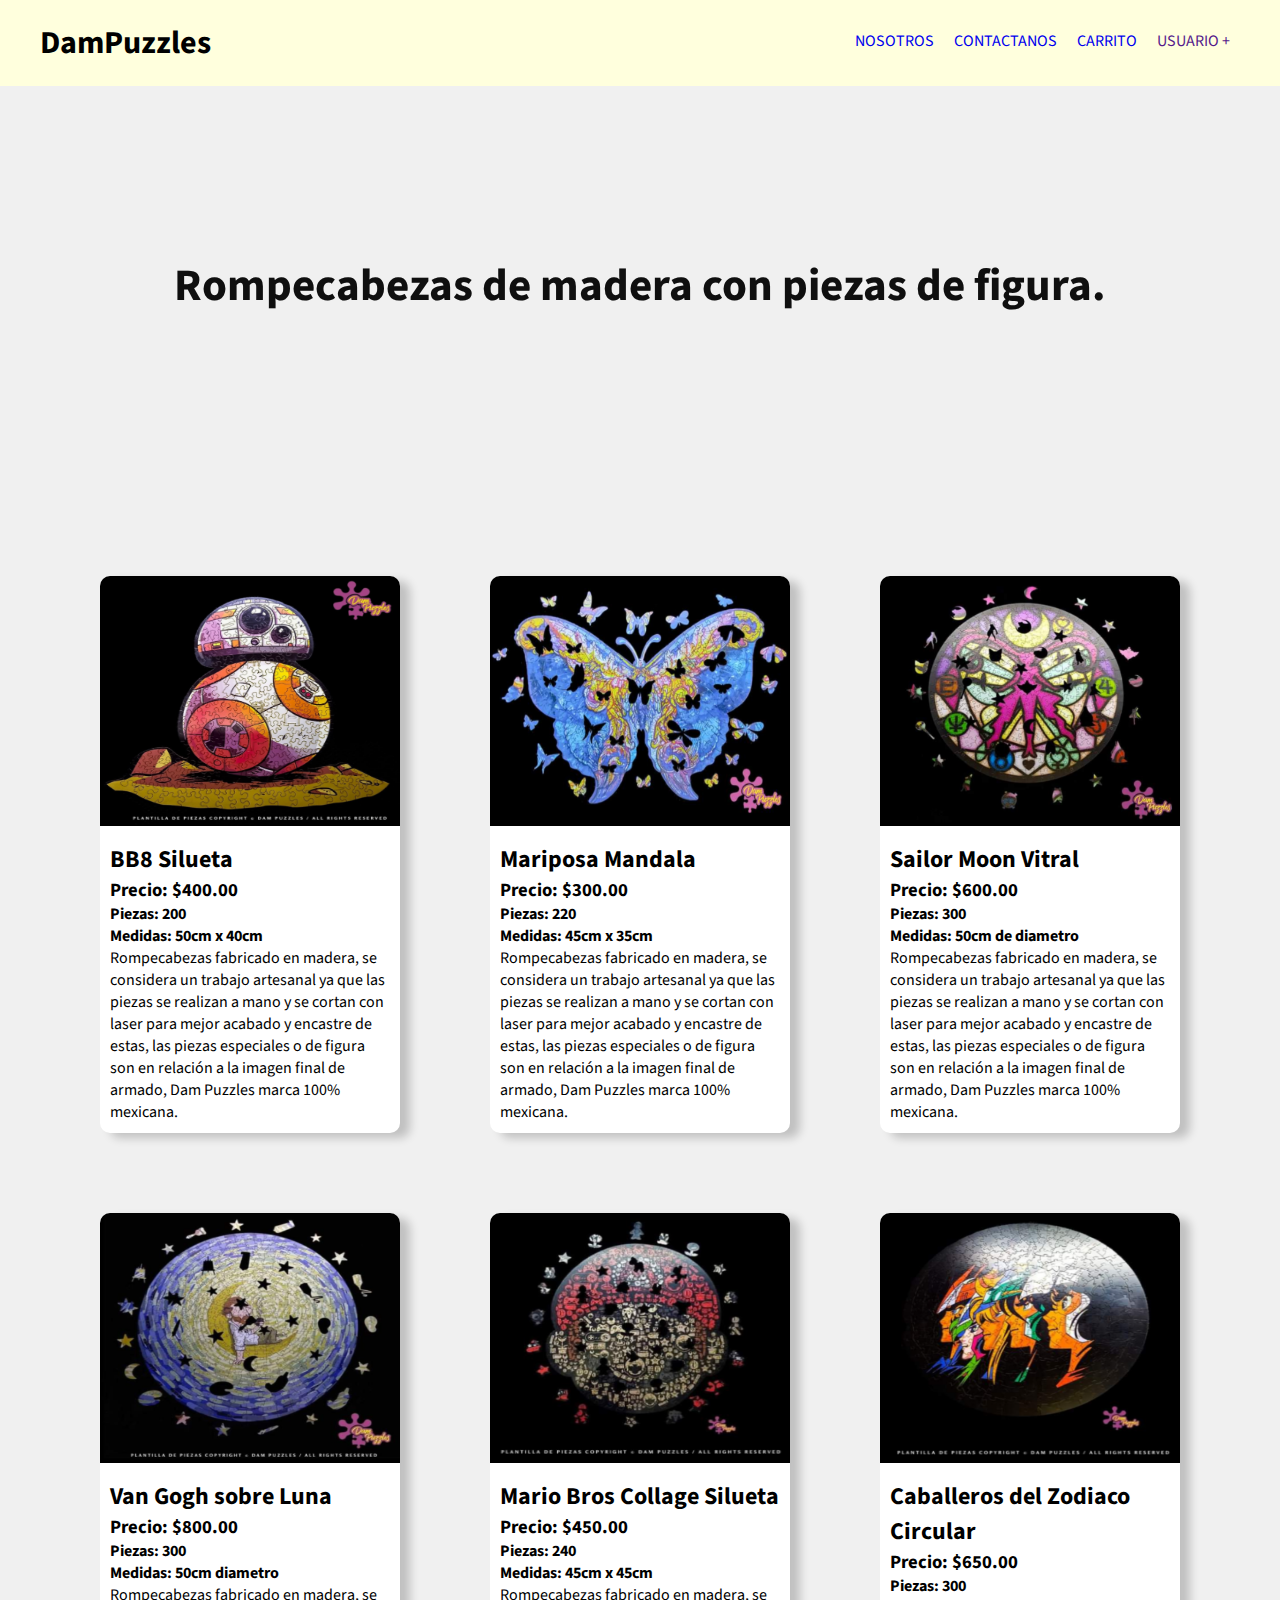
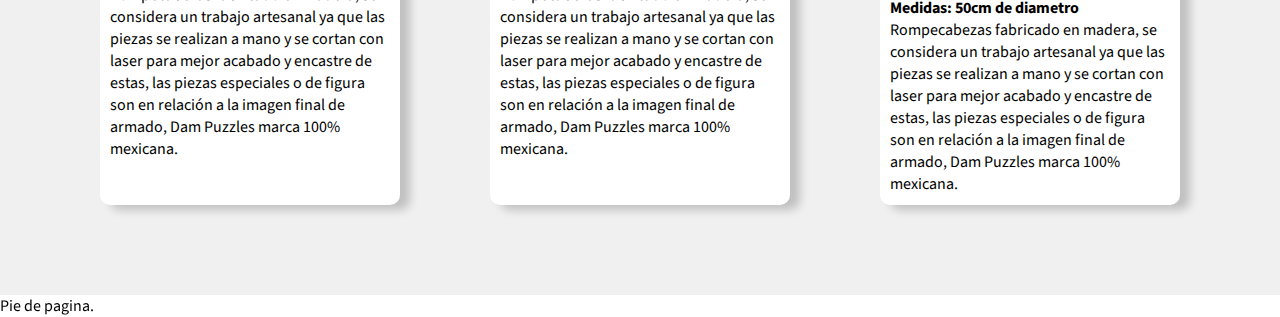
==== index.html @ 3fe63fee "first commit" ====
<!DOCTYPE html>
<html lang="en">
<head>
    <meta charset="UTF-8">
    <meta http-equiv="X-UA-Compatible" content="IE=edge">
    <meta name="viewport" content="width=device-width, initial-scale=1.0">
    <title>DamPuzzles</title>
    <link rel="stylesheet" href="/css/styles.css">
    <link rel="stylesheet" href="/css/indexmain.css">
</head>
<body>
   <header>
        <div class="Logo">
            <h1>DamPuzzles</h1>
        </div>
        <nav>
            <ul class="GeneralLinks">
                <li><a href="/about.html">Nosotros</a></li>
                <li><a href="/contact.html">Contactanos</a></li>
                <li><a href="/shoppingCart.html">Carrito</a></li>
                <li class="UserLink">
                    <a href="">Usuario +</a>
                    <ul class="UserLinks">
                        <li><a href="">Iniciar Sesion</a></li>
                        <br>
                        <li><a href="">Registrarse</a></li>
                    </ul>
                </li>
            </ul>
        </nav>
   </header>
   <main>
        <section class="WebSiteHome">
            <h1>Rompecabezas de madera con piezas de figura.</h1>
        </section>
        <section class="Products">
            <div class="ProductCard">
                <figure>
                    <img src="/img/bb8silueta.png" alt="Imagen de BB8 Silueta.">
                </figure>
                <div class="Content">
                    <h2>BB8 Silueta</h2>
                    <h3>Precio: $400.00</h3>
                    <h4>Piezas: 200</h4>
                    <h4>Medidas: 50cm x 40cm</h4>
                    <p>Rompecabezas fabricado en madera, se considera un trabajo artesanal ya que las piezas se realizan a mano y se cortan con laser para mejor acabado y encastre de estas, las piezas especiales o de figura son en relación a la imagen final de armado, Dam Puzzles marca 100% mexicana.</p>
                </div>
            </div>
            <div class="ProductCard">
                <figure>
                    <img src="/img/mariposamandala.png" alt="Imagen de Mariposa Mandala.">
                </figure>
                <div class="Content">
                    <h2>Mariposa Mandala</h2>
                    <h3>Precio: $300.00</h3>
                    <h4>Piezas: 220</h4>
                    <h4>Medidas: 45cm x 35cm</h4>
                    <p>Rompecabezas fabricado en madera, se considera un trabajo artesanal ya que las piezas se realizan a mano y se cortan con laser para mejor acabado y encastre de estas, las piezas especiales o de figura son en relación a la imagen final de armado, Dam Puzzles marca 100% mexicana.</p>
                </div>
            </div>
            <div class="ProductCard">
                <figure>
                    <img src="/img/sailormoonvitral.png" alt="Imagen de Sailor Moon Vitral.">
                </figure>
                <div class="Content">
                    <h2>Sailor Moon Vitral</h2>
                    <h3>Precio: $600.00</h3>
                    <h4>Piezas: 300</h4>
                    <h4>Medidas: 50cm de diametro</h4>
                    <p>Rompecabezas fabricado en madera, se considera un trabajo artesanal ya que las piezas se realizan a mano y se cortan con laser para mejor acabado y encastre de estas, las piezas especiales o de figura son en relación a la imagen final de armado, Dam Puzzles marca 100% mexicana.</p>
                </div>
            </div>
            <div class="ProductCard">
                <figure>
                    <img src="/img/vangoghsobreluna.png" alt="Imagen de Van Gogh sobre Luna.">
                </figure>
                <div class="Content">
                    <h2>Van Gogh sobre Luna</h2>
                    <h3>Precio: $800.00</h3>
                    <h4>Piezas: 300</h4>
                    <h4>Medidas: 50cm diametro</h4>
                    <p>Rompecabezas fabricado en madera, se considera un trabajo artesanal ya que las piezas se realizan a mano y se cortan con laser para mejor acabado y encastre de estas, las piezas especiales o de figura son en relación a la imagen final de armado, Dam Puzzles marca 100% mexicana.</p>
                </div>
            </div>
            <div class="ProductCard">
                <figure>
                    <img src="/img/mariobroscollage.png" alt="Imagen de Mario Bros Collage Silueta.">
                </figure>
                <div class="Content">
                    <h2>Mario Bros Collage Silueta</h2>
                    <h3>Precio: $450.00</h3>
                    <h4>Piezas: 240</h4>
                    <h4>Medidas: 45cm x 45cm</h4>
                    <p>Rompecabezas fabricado en madera, se considera un trabajo artesanal ya que las piezas se realizan a mano y se cortan con laser para mejor acabado y encastre de estas, las piezas especiales o de figura son en relación a la imagen final de armado, Dam Puzzles marca 100% mexicana.</p>
                </div>
            </div>
            <div class="ProductCard">
                <figure>
                    <img src="/img/caballerosdelzodiacocircular.png" alt="Imagen de Caballeros del Zodiaco Circular.">
                </figure>
                <div class="Content">
                    <h2>Caballeros del Zodiaco Circular</h2>
                    <h3>Precio: $650.00</h3>
                    <h4>Piezas: 300</h4>
                    <h4>Medidas: 50cm de diametro</h4>
                    <p>Rompecabezas fabricado en madera, se considera un trabajo artesanal ya que las piezas se realizan a mano y se cortan con laser para mejor acabado y encastre de estas, las piezas especiales o de figura son en relación a la imagen final de armado, Dam Puzzles marca 100% mexicana.</p>
                </div>
            </div>
        </section>
   </main>
   <footer>
        Pie de pagina.
   </footer> 
</body>
</html>
---- css/styles.css ----
@import url('https://fonts.googleapis.com/css2?family=Source+Sans+Pro:wght@200;300;400;600;700;900&display=swap');

* {
    margin: 0;
    padding: 0;
    box-sizing: border-box;
    font-family: 'Source Sans Pro', sans-serif;
    text-decoration: none;
}

body {
    width: 100%;
    height: 100vh;
    display: flex;
    flex-direction: column;
    justify-content:space-between
}


/*Header*/

    header {
        width: 100%;
        padding: 0px 20px;
        background-color: #ffd;
        display: flex;
        justify-content: space-between;
    }

    .Logo {
        padding: 20px;
    }
    
    nav {
        width: 100%;
        padding: 20px;
        display: flex;
        justify-content: end;
    }

    .GeneralLinks {
        display: flex;
    }

    .GeneralLinks > li {
        list-style: none;
    }

    .GeneralLinks > li > a {
        width: 100%;
        padding: 10px;
        text-transform: uppercase;
        display: flex;
    }

    .UserLinks{
        width: 125px;
        list-style: none;
        margin: 5px;
        padding: 10px;
        top: 45px;
        right: 45px;
        background-color: #fff;
        display: none;
        position: absolute;
    }

    nav li:hover > ul {
        display: block;
    }

/*Header*/
---- css/indexmain.css ----
main {
    width: 100%;
    background-color: rgb(240, 240, 240);
    display: flex;
    flex-direction: column;
}

.WebSiteHome {
    width: 100%;
    height: 400px;
    background-image: url("/img/rompecabezasmaderahomepage.jpg");
    background-size:cover;
    display: flex;
    justify-content: center;
    align-items: center;
}

.WebSiteHome h1 {
    font-size: 45px;
    color: white;
    mix-blend-mode: difference;
}

.Products {
    width: 100%;
    padding: 50px;
    display: grid;
    grid-template-columns: auto auto auto;
    justify-content: space-evenly;
}

.ProductCard {
    width: 300px;
    border-radius: 10px;
    margin: 40px;
    overflow: hidden;
    background-color: white;
    box-shadow: 10px 5px 10px rgba(0, 0, 0, 0.2);
    transition: all 400ms ease;
    cursor: default;
}

.ProductCard:hover {
    box-shadow: 5px 5px 20px rgba(0, 0, 0, 0.4);
}

.ProductCard img {
    width: 100%;
    height: 250px;
}

.ProductCard .Content {
    padding: 10px;
}
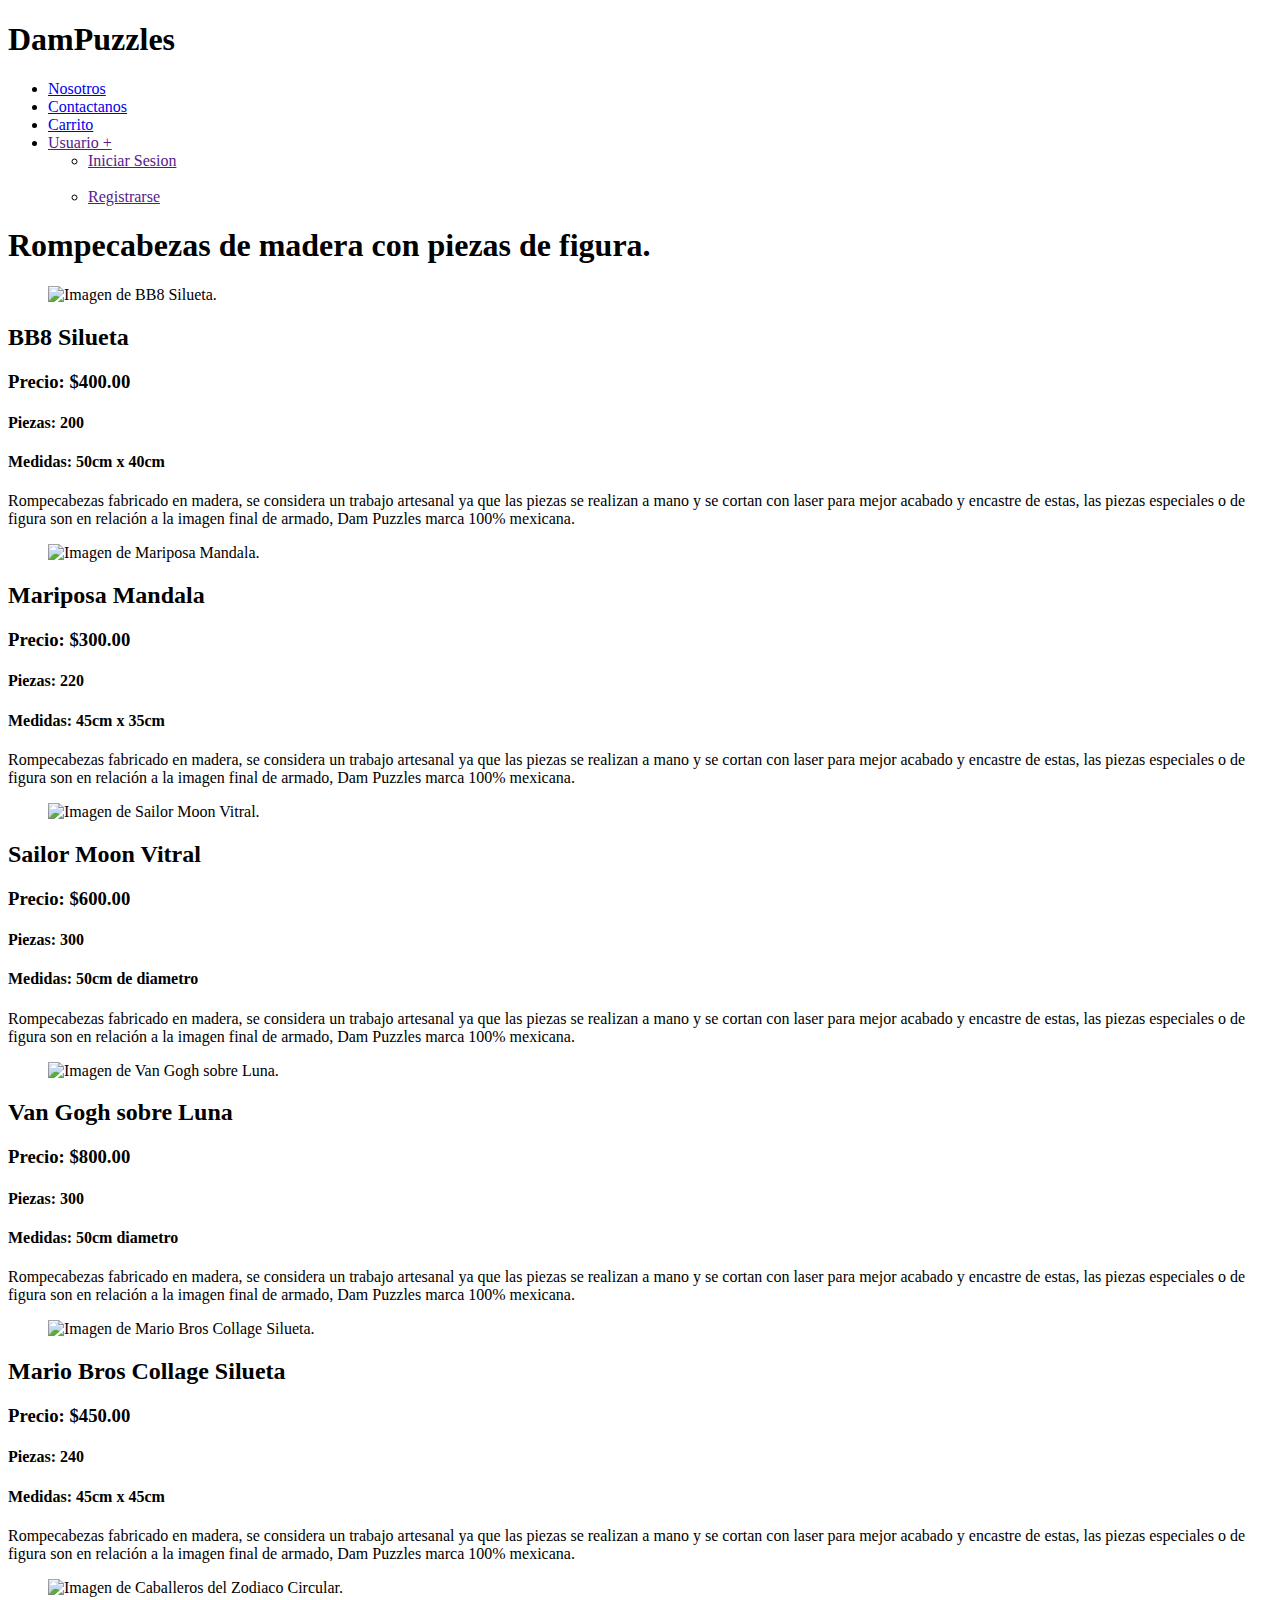
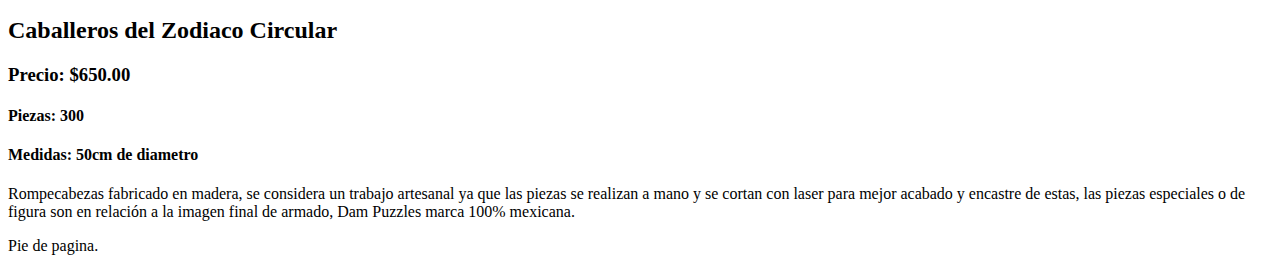
==== commit 37ce2143: "Pruea arreglo de links de css y img." ====
--- a/index.html
+++ b/index.html
@@ -5,8 +5,8 @@
     <meta http-equiv="X-UA-Compatible" content="IE=edge">
     <meta name="viewport" content="width=device-width, initial-scale=1.0">
     <title>DamPuzzles</title>
-    <link rel="stylesheet" href="/css/styles.css">
-    <link rel="stylesheet" href="/css/indexmain.css">
+    <link rel="stylesheet" href="DamPuzzles/css/styles.css">
+    <link rel="stylesheet" href="DamPuzzles/css/indexmain.css">
 </head>
 <body>
    <header>
@@ -15,9 +15,9 @@
         </div>
         <nav>
             <ul class="GeneralLinks">
-                <li><a href="/about.html">Nosotros</a></li>
-                <li><a href="/contact.html">Contactanos</a></li>
-                <li><a href="/shoppingCart.html">Carrito</a></li>
+                <li><a href="DamPuzzles/about.html">Nosotros</a></li>
+                <li><a href="DamPuzzles/contact.html">Contactanos</a></li>
+                <li><a href="DamPuzzles/shoppingCart.html">Carrito</a></li>
                 <li class="UserLink">
                     <a href="">Usuario +</a>
                     <ul class="UserLinks">
@@ -36,7 +36,7 @@
         <section class="Products">
             <div class="ProductCard">
                 <figure>
-                    <img src="/img/bb8silueta.png" alt="Imagen de BB8 Silueta.">
+                    <img src="DamPuzzles/img/bb8silueta.png" alt="Imagen de BB8 Silueta.">
                 </figure>
                 <div class="Content">
                     <h2>BB8 Silueta</h2>
@@ -48,7 +48,7 @@
             </div>
             <div class="ProductCard">
                 <figure>
-                    <img src="/img/mariposamandala.png" alt="Imagen de Mariposa Mandala.">
+                    <img src="DamPuzzles/img/mariposamandala.png" alt="Imagen de Mariposa Mandala.">
                 </figure>
                 <div class="Content">
                     <h2>Mariposa Mandala</h2>
@@ -60,7 +60,7 @@
             </div>
             <div class="ProductCard">
                 <figure>
-                    <img src="/img/sailormoonvitral.png" alt="Imagen de Sailor Moon Vitral.">
+                    <img src="DamPuzzles/img/sailormoonvitral.png" alt="Imagen de Sailor Moon Vitral.">
                 </figure>
                 <div class="Content">
                     <h2>Sailor Moon Vitral</h2>
@@ -72,7 +72,7 @@
             </div>
             <div class="ProductCard">
                 <figure>
-                    <img src="/img/vangoghsobreluna.png" alt="Imagen de Van Gogh sobre Luna.">
+                    <img src="DamPuzzles/img/vangoghsobreluna.png" alt="Imagen de Van Gogh sobre Luna.">
                 </figure>
                 <div class="Content">
                     <h2>Van Gogh sobre Luna</h2>
@@ -84,7 +84,7 @@
             </div>
             <div class="ProductCard">
                 <figure>
-                    <img src="/img/mariobroscollage.png" alt="Imagen de Mario Bros Collage Silueta.">
+                    <img src="DamPuzzles/img/mariobroscollage.png" alt="Imagen de Mario Bros Collage Silueta.">
                 </figure>
                 <div class="Content">
                     <h2>Mario Bros Collage Silueta</h2>
@@ -96,7 +96,7 @@
             </div>
             <div class="ProductCard">
                 <figure>
-                    <img src="/img/caballerosdelzodiacocircular.png" alt="Imagen de Caballeros del Zodiaco Circular.">
+                    <img src="DamPuzzles/img/caballerosdelzodiacocircular.png" alt="Imagen de Caballeros del Zodiaco Circular.">
                 </figure>
                 <div class="Content">
                     <h2>Caballeros del Zodiaco Circular</h2>
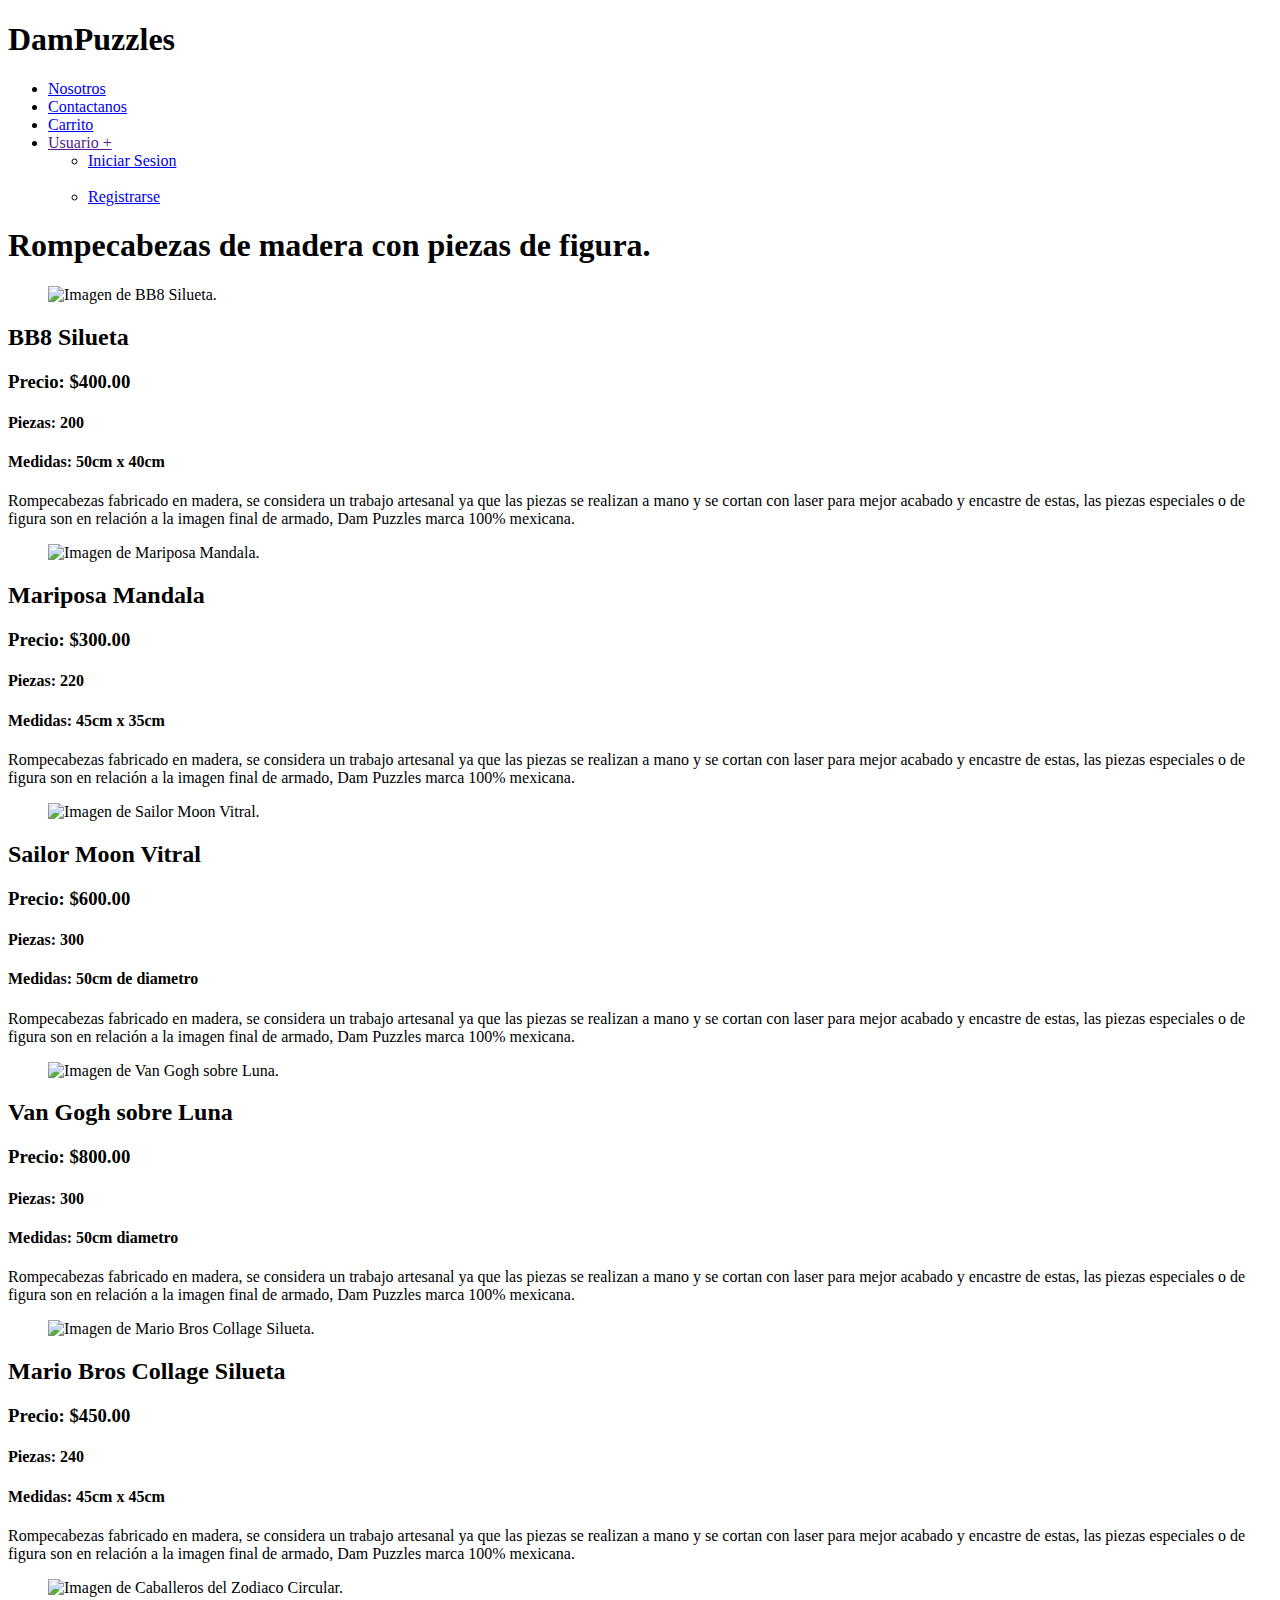
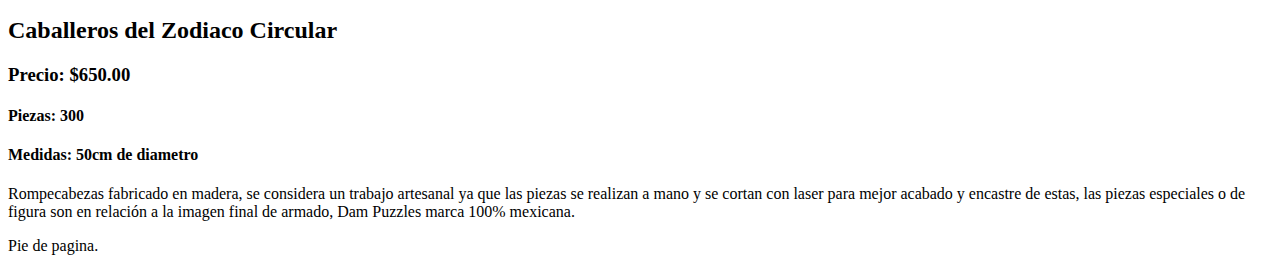
==== commit 27b64f8a: "Intento de registro" ====
--- a/index.html
+++ b/index.html
@@ -5,8 +5,8 @@
     <meta http-equiv="X-UA-Compatible" content="IE=edge">
     <meta name="viewport" content="width=device-width, initial-scale=1.0">
     <title>DamPuzzles</title>
-    <link rel="stylesheet" href="DamPuzzles/css/styles.css">
-    <link rel="stylesheet" href="DamPuzzles/css/indexmain.css">
+    <link rel="stylesheet" href="/DamPuzzles/css/styles.css">
+    <link rel="stylesheet" href="/DamPuzzles/css/indexmain.css">
 </head>
 <body>
    <header>
@@ -15,15 +15,15 @@
         </div>
         <nav>
             <ul class="GeneralLinks">
-                <li><a href="DamPuzzles/about.html">Nosotros</a></li>
-                <li><a href="DamPuzzles/contact.html">Contactanos</a></li>
-                <li><a href="DamPuzzles/shoppingCart.html">Carrito</a></li>
+                <li><a href="/DamPuzzles/about.html">Nosotros</a></li>
+                <li><a href="/DamPuzzles/contact.html">Contactanos</a></li>
+                <li><a href="/DamPuzzles/shoppingCart.html">Carrito</a></li>
                 <li class="UserLink">
                     <a href="">Usuario +</a>
                     <ul class="UserLinks">
-                        <li><a href="">Iniciar Sesion</a></li>
+                        <li><a href="loginR.html">Iniciar Sesion</a></li>
                         <br>
-                        <li><a href="">Registrarse</a></li>
+                        <li><a href="registro.html">Registrarse</a></li>
                     </ul>
                 </li>
             </ul>
@@ -36,7 +36,7 @@
         <section class="Products">
             <div class="ProductCard">
                 <figure>
-                    <img src="DamPuzzles/img/bb8silueta.png" alt="Imagen de BB8 Silueta.">
+                    <img src="/DamPuzzles/img/bb8silueta.png" alt="Imagen de BB8 Silueta.">
                 </figure>
                 <div class="Content">
                     <h2>BB8 Silueta</h2>
@@ -48,7 +48,7 @@
             </div>
             <div class="ProductCard">
                 <figure>
-                    <img src="DamPuzzles/img/mariposamandala.png" alt="Imagen de Mariposa Mandala.">
+                    <img src="/DamPuzzles/img/mariposamandala.png" alt="Imagen de Mariposa Mandala.">
                 </figure>
                 <div class="Content">
                     <h2>Mariposa Mandala</h2>
@@ -60,7 +60,7 @@
             </div>
             <div class="ProductCard">
                 <figure>
-                    <img src="DamPuzzles/img/sailormoonvitral.png" alt="Imagen de Sailor Moon Vitral.">
+                    <img src="/DamPuzzles/img/sailormoonvitral.png" alt="Imagen de Sailor Moon Vitral.">
                 </figure>
                 <div class="Content">
                     <h2>Sailor Moon Vitral</h2>
@@ -72,7 +72,7 @@
             </div>
             <div class="ProductCard">
                 <figure>
-                    <img src="DamPuzzles/img/vangoghsobreluna.png" alt="Imagen de Van Gogh sobre Luna.">
+                    <img src="/DamPuzzles/img/vangoghsobreluna.png" alt="Imagen de Van Gogh sobre Luna.">
                 </figure>
                 <div class="Content">
                     <h2>Van Gogh sobre Luna</h2>
@@ -84,7 +84,7 @@
             </div>
             <div class="ProductCard">
                 <figure>
-                    <img src="DamPuzzles/img/mariobroscollage.png" alt="Imagen de Mario Bros Collage Silueta.">
+                    <img src="/DamPuzzles/img/mariobroscollage.png" alt="Imagen de Mario Bros Collage Silueta.">
                 </figure>
                 <div class="Content">
                     <h2>Mario Bros Collage Silueta</h2>
@@ -96,7 +96,7 @@
             </div>
             <div class="ProductCard">
                 <figure>
-                    <img src="DamPuzzles/img/caballerosdelzodiacocircular.png" alt="Imagen de Caballeros del Zodiaco Circular.">
+                    <img src="/DamPuzzles/img/caballerosdelzodiacocircular.png" alt="Imagen de Caballeros del Zodiaco Circular.">
                 </figure>
                 <div class="Content">
                     <h2>Caballeros del Zodiaco Circular</h2>
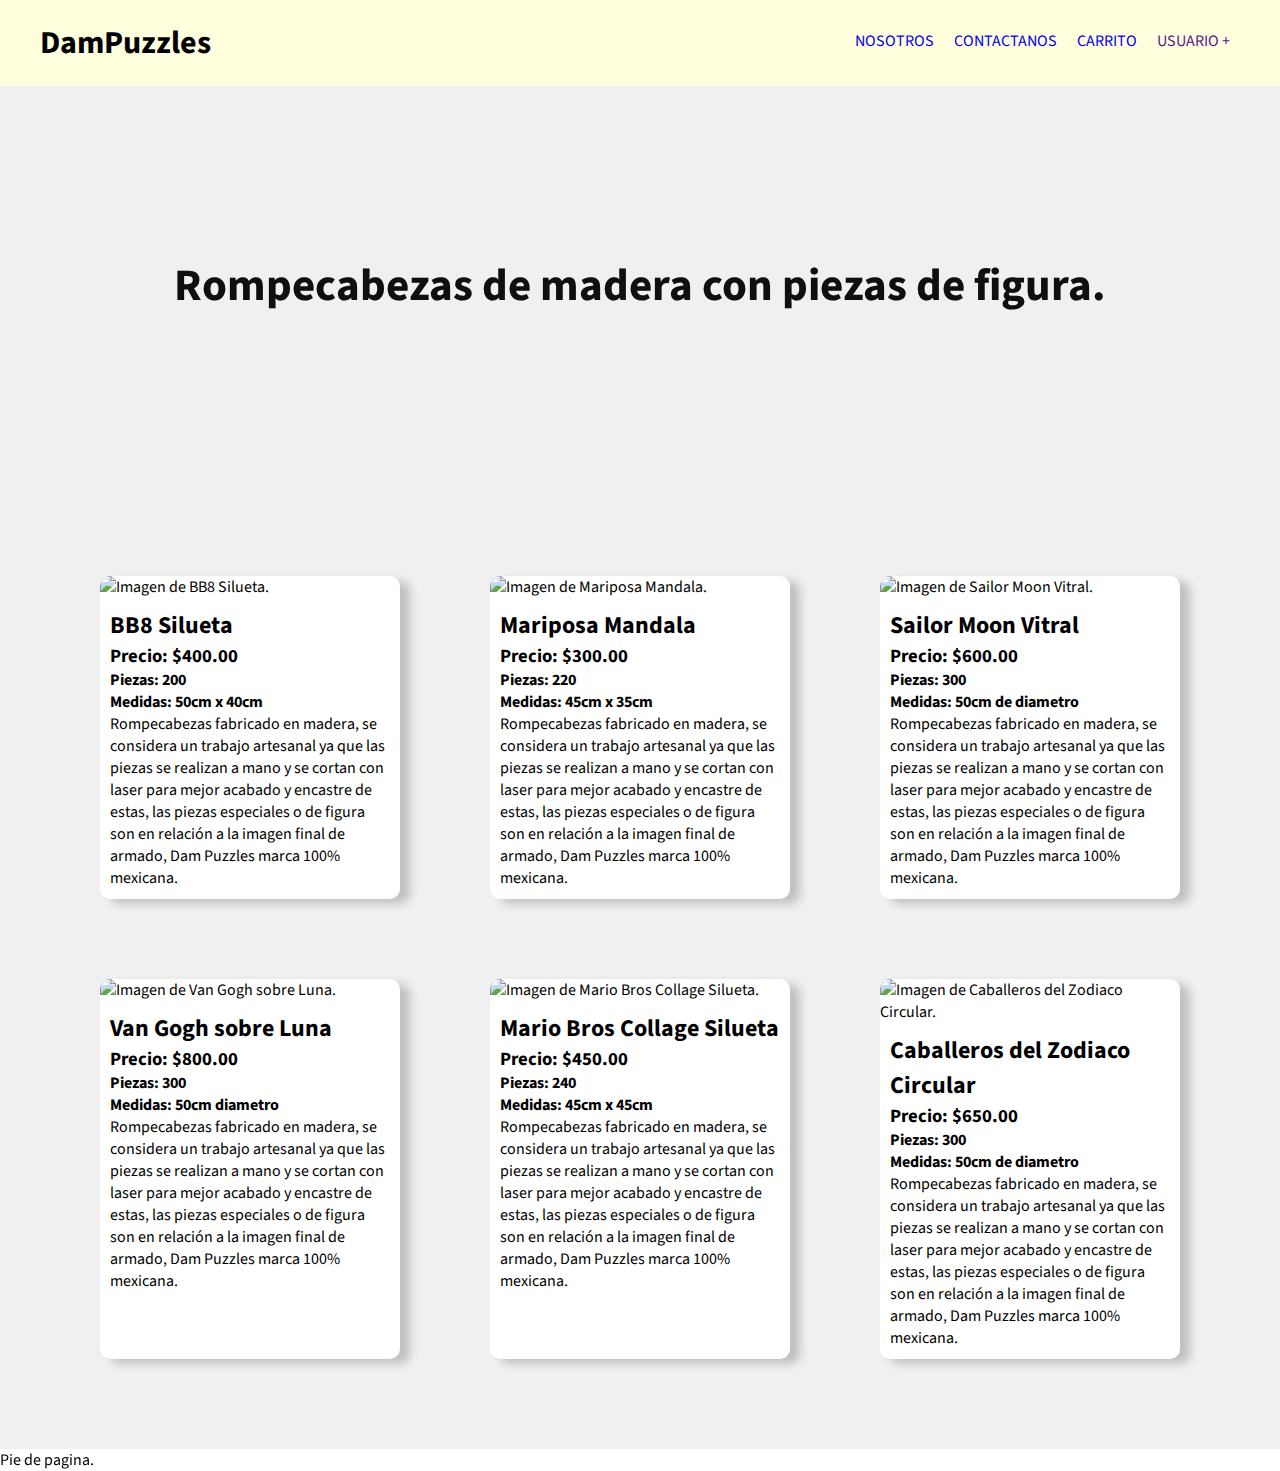
==== commit 3c3795b6: "Prueba links." ====
--- a/index.html
+++ b/index.html
@@ -5,8 +5,8 @@
     <meta http-equiv="X-UA-Compatible" content="IE=edge">
     <meta name="viewport" content="width=device-width, initial-scale=1.0">
     <title>DamPuzzles</title>
-    <link rel="stylesheet" href="/DamPuzzles/css/styles.css">
-    <link rel="stylesheet" href="/DamPuzzles/css/indexmain.css">
+    <link rel="stylesheet" href="css/styles.css">
+    <link rel="stylesheet" href="css/indexmain.css">
 </head>
 <body>
    <header>
@@ -21,9 +21,9 @@
                 <li class="UserLink">
                     <a href="">Usuario +</a>
                     <ul class="UserLinks">
-                        <li><a href="loginR.html">Iniciar Sesion</a></li>
+                        <li><a href="/DamPuzzles/login.html">Iniciar Sesion</a></li>
                         <br>
-                        <li><a href="registro.html">Registrarse</a></li>
+                        <li><a href="">Registrarse</a></li>
                     </ul>
                 </li>
             </ul>
--- a/css/styles.css
+++ b/css/styles.css
@@ -0,0 +1,72 @@
+@import url('https://fonts.googleapis.com/css2?family=Source+Sans+Pro:wght@200;300;400;600;700;900&display=swap');
+
+* {
+    margin: 0;
+    padding: 0;
+    box-sizing: border-box;
+    font-family: 'Source Sans Pro', sans-serif;
+    text-decoration: none;
+}
+
+body {
+    width: 100%;
+    height: 100vh;
+    display: flex;
+    flex-direction: column;
+    justify-content:space-between
+}
+
+
+/*Header*/
+
+    header {
+        width: 100%;
+        padding: 0px 20px;
+        background-color: #ffd;
+        display: flex;
+        justify-content: space-between;
+    }
+
+    .Logo {
+        padding: 20px;
+    }
+    
+    nav {
+        width: 100%;
+        padding: 20px;
+        display: flex;
+        justify-content: end;
+    }
+
+    .GeneralLinks {
+        display: flex;
+    }
+
+    .GeneralLinks > li {
+        list-style: none;
+    }
+
+    .GeneralLinks > li > a {
+        width: 100%;
+        padding: 10px;
+        text-transform: uppercase;
+        display: flex;
+    }
+
+    .UserLinks{
+        width: 125px;
+        list-style: none;
+        margin: 5px;
+        padding: 10px;
+        top: 45px;
+        right: 45px;
+        background-color: #fff;
+        display: none;
+        position: absolute;
+    }
+
+    nav li:hover > ul {
+        display: block;
+    }
+
+/*Header*/--- a/css/indexmain.css
+++ b/css/indexmain.css
@@ -0,0 +1,54 @@
+main {
+    width: 100%;
+    background-color: rgb(240, 240, 240);
+    display: flex;
+    flex-direction: column;
+}
+
+.WebSiteHome {
+    width: 100%;
+    height: 400px;
+    background-image: url("/DamPuzzles/img/rompecabezasmaderahomepage.jpg");
+    background-size:cover;
+    display: flex;
+    justify-content: center;
+    align-items: center;
+}
+
+.WebSiteHome h1 {
+    font-size: 45px;
+    color: white;
+    mix-blend-mode: difference;
+}
+
+.Products {
+    width: 100%;
+    padding: 50px;
+    display: grid;
+    grid-template-columns: auto auto auto;
+    justify-content: space-evenly;
+}
+
+.ProductCard {
+    width: 300px;
+    border-radius: 10px;
+    margin: 40px;
+    overflow: hidden;
+    background-color: white;
+    box-shadow: 10px 5px 10px rgba(0, 0, 0, 0.2);
+    transition: all 400ms ease;
+    cursor: default;
+}
+
+.ProductCard:hover {
+    box-shadow: 5px 5px 20px rgba(0, 0, 0, 0.4);
+}
+
+.ProductCard img {
+    width: 100%;
+    height: 250px;
+}
+
+.ProductCard .Content {
+    padding: 10px;
+}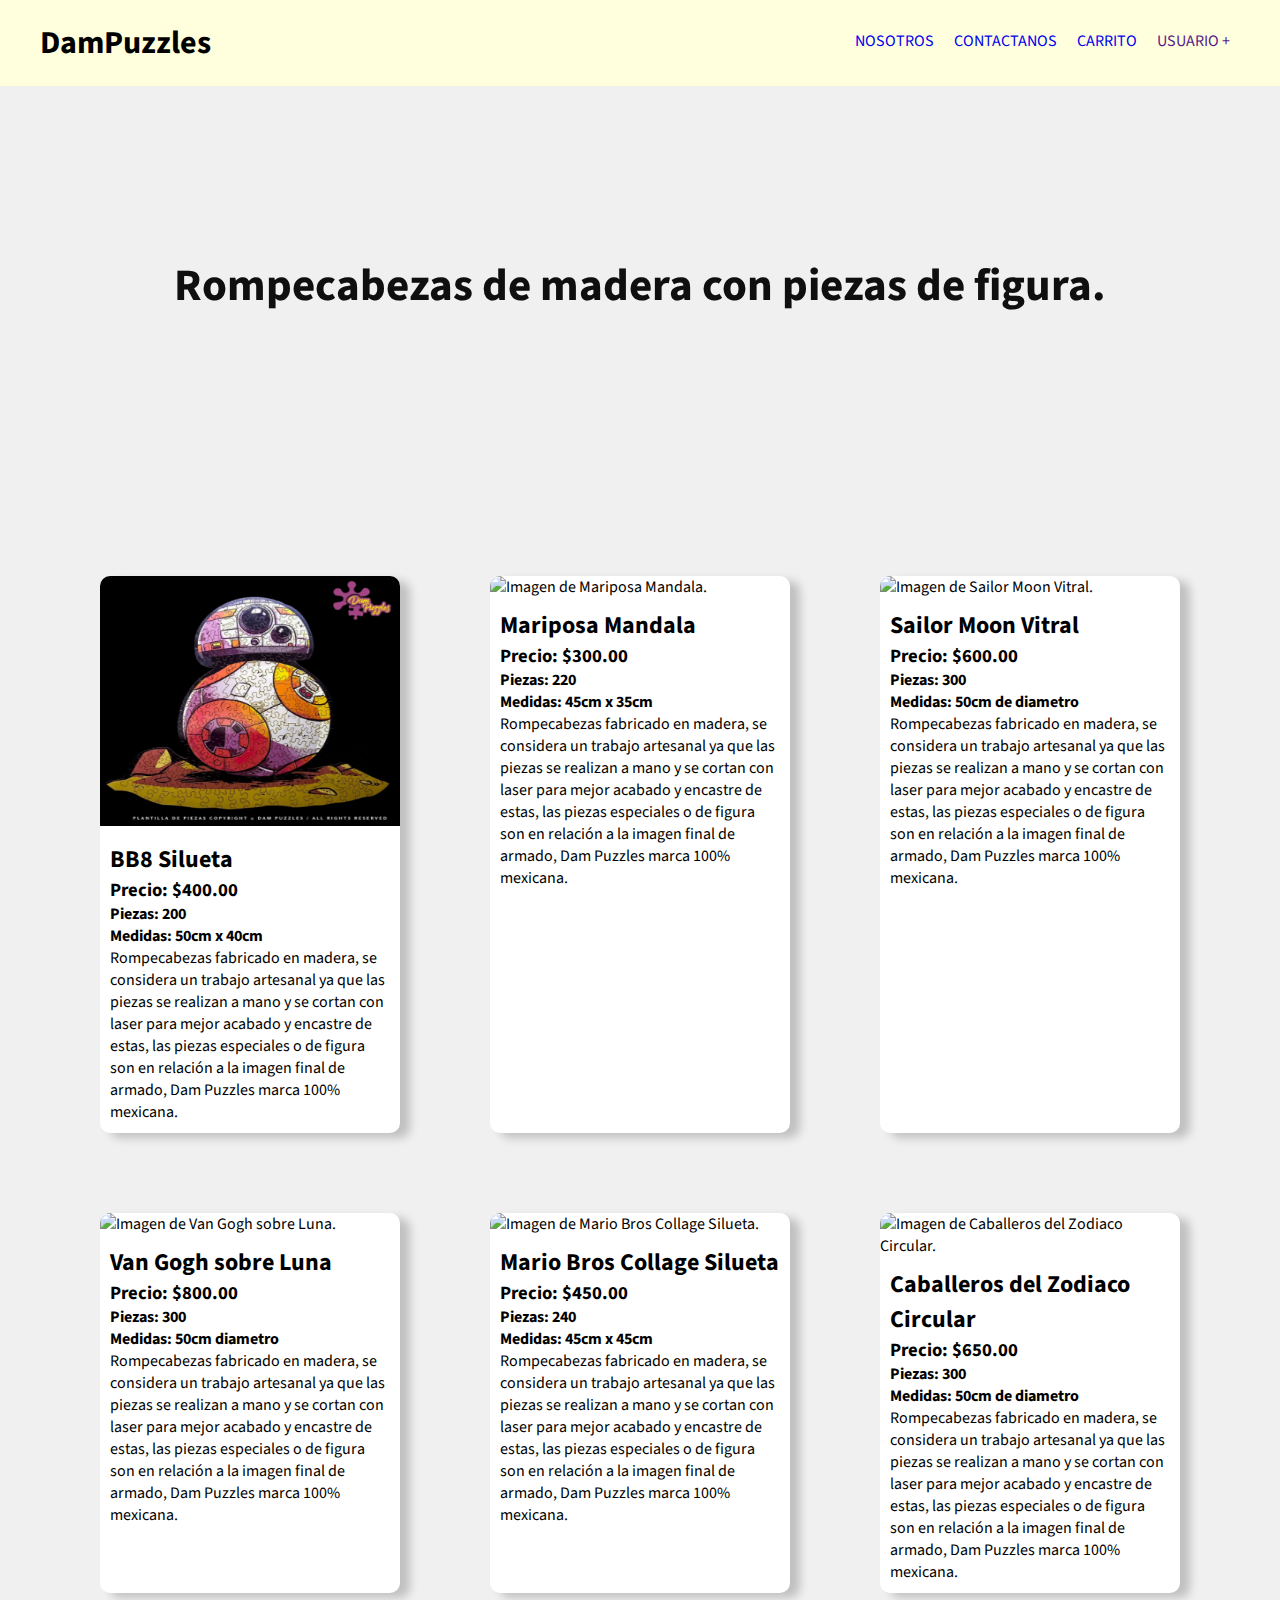
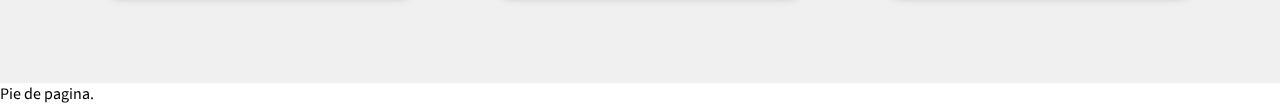
==== commit c4d2d759: "Se comprimieron imagenes." ====
--- a/index.html
+++ b/index.html
@@ -36,7 +36,7 @@
         <section class="Products">
             <div class="ProductCard">
                 <figure>
-                    <img src="/DamPuzzles/img/bb8silueta.png" alt="Imagen de BB8 Silueta.">
+                    <img src="img/bb8silueta.png" alt="Imagen de BB8 Silueta.">
                 </figure>
                 <div class="Content">
                     <h2>BB8 Silueta</h2>
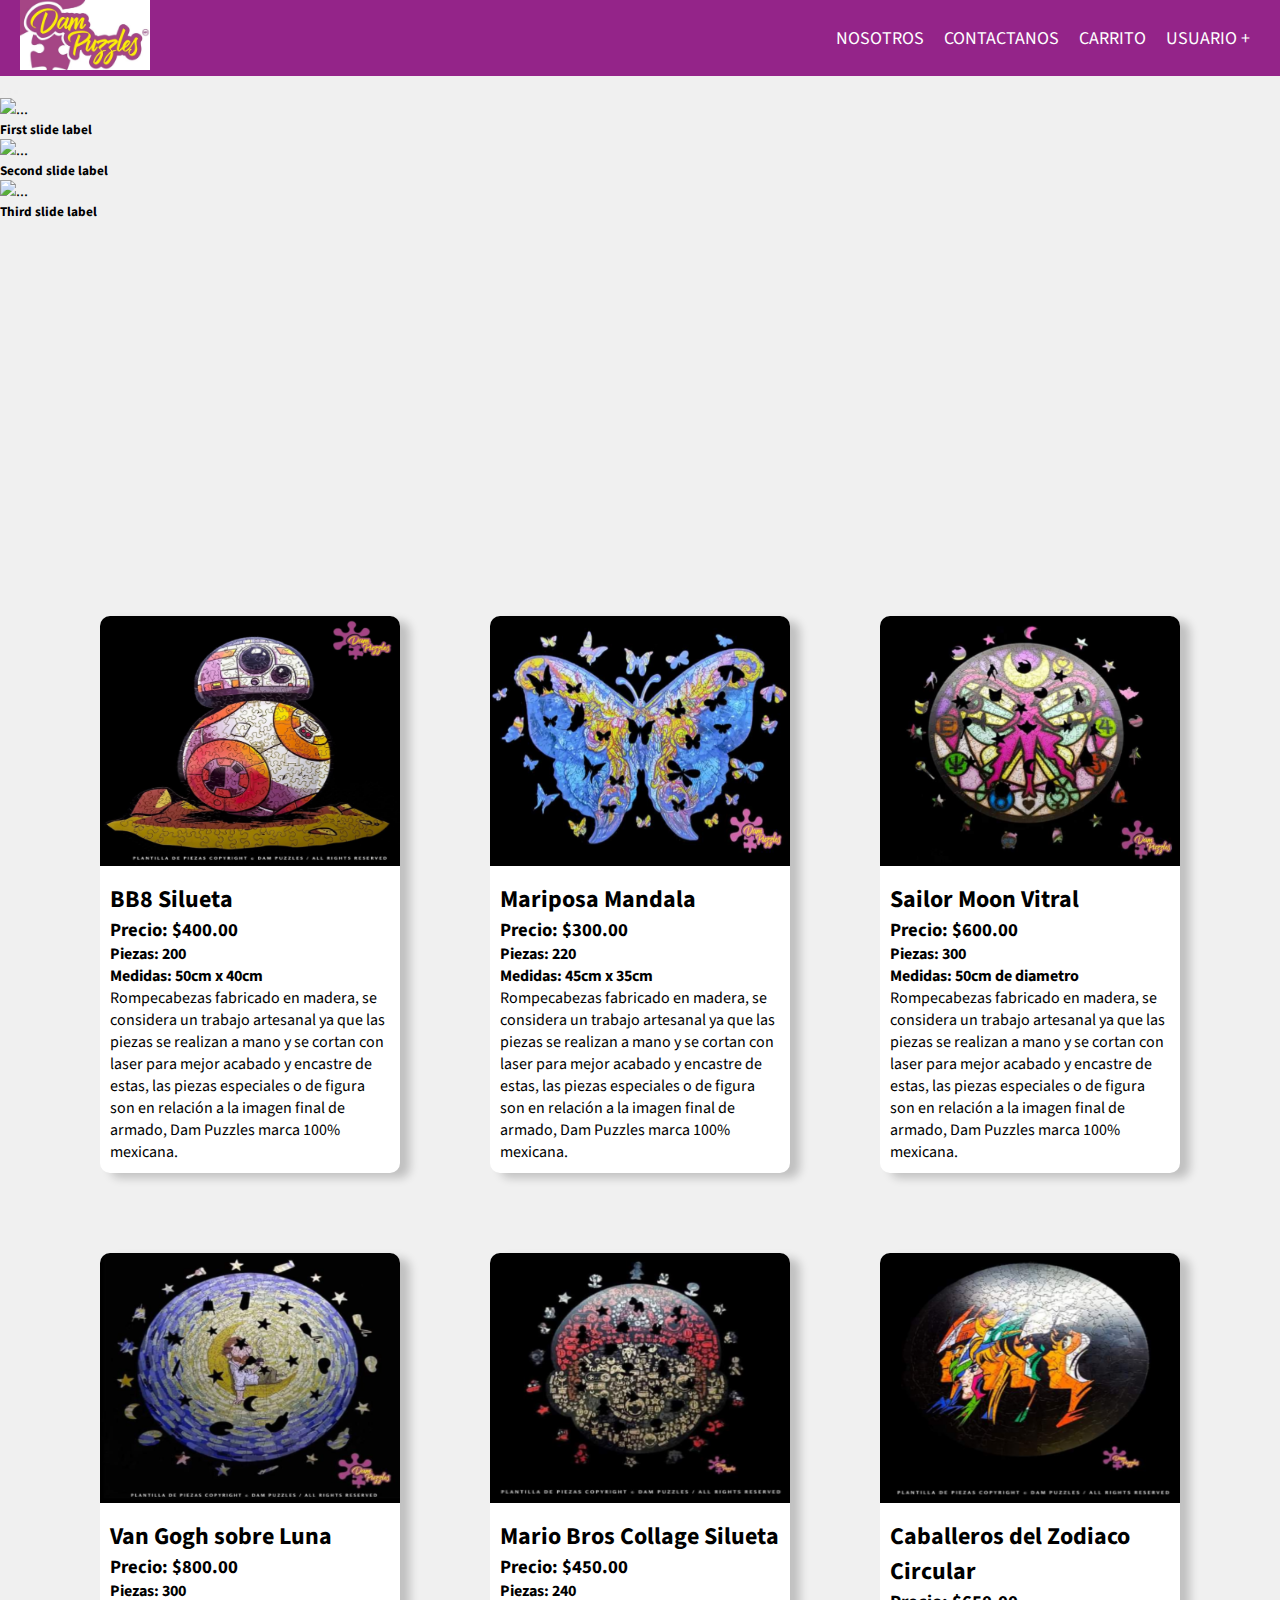
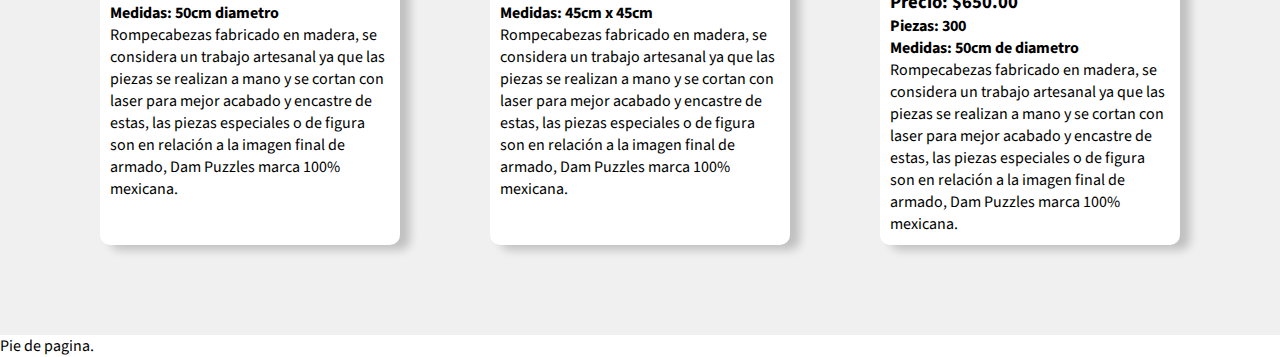
==== commit baadde3a: "ultimos cambios." ====
--- a/index.html
+++ b/index.html
@@ -1,5 +1,5 @@
 <!DOCTYPE html>
-<html lang="en">
+<html lang="es">
 <head>
     <meta charset="UTF-8">
     <meta http-equiv="X-UA-Compatible" content="IE=edge">
@@ -7,22 +7,24 @@
     <title>DamPuzzles</title>
     <link rel="stylesheet" href="css/styles.css">
     <link rel="stylesheet" href="css/indexmain.css">
+    <link rel="stylesheet" href="https://cdn.jsdelivr.net/npm/bootstrap@5.2.2/dist/css/bootstrap.min.css" integrity="sha384-Zenh87qX5JnK2Jl0vWa8Ck2rdkQ2Bzep5IDxbcnCeuOxjzrPF/et3URy9Bv1WTRi" crossorigin="anonymous">
 </head>
 <body>
    <header>
         <div class="Logo">
-            <h1>DamPuzzles</h1>
+            <picture>
+                <img src="img/logo.jpg" alt="Logo de DamPuzzles.">
+            </picture>
         </div>
         <nav>
             <ul class="GeneralLinks">
-                <li><a href="/DamPuzzles/about.html">Nosotros</a></li>
-                <li><a href="/DamPuzzles/contact.html">Contactanos</a></li>
-                <li><a href="/DamPuzzles/shoppingCart.html">Carrito</a></li>
+                <li><a href="about.html">Nosotros</a></li>
+                <li><a href="contact.html">Contactanos</a></li>
+                <li><a href="shoppingCart.html">Carrito</a></li>
                 <li class="UserLink">
                     <a href="">Usuario +</a>
                     <ul class="UserLinks">
-                        <li><a href="/DamPuzzles/login.html">Iniciar Sesion</a></li>
-                        <br>
+                        <li><a href="login.html">Iniciar Sesion</a></li>
                         <li><a href="">Registrarse</a></li>
                     </ul>
                 </li>
@@ -31,7 +33,41 @@
    </header>
    <main>
         <section class="WebSiteHome">
-            <h1>Rompecabezas de madera con piezas de figura.</h1>
+            <div id="carouselExampleCaptions" class="carousel slide" data-bs-ride="false">
+                <div class="carousel-indicators">
+                    <button type="button" data-bs-target="#carouselExampleCaptions" data-bs-slide-to="0" class="active" aria-current="true" aria-label="Slide 1"></button>
+                    <button type="button" data-bs-target="#carouselExampleCaptions" data-bs-slide-to="1" aria-label="Slide 2"></button>
+                    <button type="button" data-bs-target="#carouselExampleCaptions" data-bs-slide-to="2" aria-label="Slide 3"></button>
+                </div>
+                <div class="carousel-inner">
+                    <div class="carousel-item active">
+                        <img src="img/rompecabezasmaderahomepage.jpg" class="d-block w-100" alt="...">
+                        <div class="carousel-caption d-none d-md-block">
+                            <h5>First slide label</h5>
+                        </div>
+                    </div>
+                    <div class="carousel-item">
+                        <img src="..." class="d-block w-100" alt="...">
+                        <div class="carousel-caption d-none d-md-block">
+                            <h5>Second slide label</h5>
+                        </div>
+                    </div>
+                    <div class="carousel-item">
+                        <img src="..." class="d-block w-100" alt="...">
+                        <div class="carousel-caption d-none d-md-block">
+                            <h5>Third slide label</h5>
+                        </div>
+                    </div>
+                </div>
+                <button class="carousel-control-prev" type="button" data-bs-target="#carouselExampleCaptions" data-bs-slide="prev">
+                    <span class="carousel-control-prev-icon" aria-hidden="true"></span>
+                    <span class="visually-hidden">Previous</span>
+                </button>
+                <button class="carousel-control-next" type="button" data-bs-target="#carouselExampleCaptions" data-bs-slide="next">
+                    <span class="carousel-control-next-icon" aria-hidden="true"></span>
+                    <span class="visually-hidden">Next</span>
+                </button>
+              </div>
         </section>
         <section class="Products">
             <div class="ProductCard">
@@ -48,7 +84,7 @@
             </div>
             <div class="ProductCard">
                 <figure>
-                    <img src="/DamPuzzles/img/mariposamandala.png" alt="Imagen de Mariposa Mandala.">
+                    <img src="img/mariposamandala.png" alt="Imagen de Mariposa Mandala.">
                 </figure>
                 <div class="Content">
                     <h2>Mariposa Mandala</h2>
@@ -60,7 +96,7 @@
             </div>
             <div class="ProductCard">
                 <figure>
-                    <img src="/DamPuzzles/img/sailormoonvitral.png" alt="Imagen de Sailor Moon Vitral.">
+                    <img src="img/sailormoonvitral.png" alt="Imagen de Sailor Moon Vitral.">
                 </figure>
                 <div class="Content">
                     <h2>Sailor Moon Vitral</h2>
@@ -72,7 +108,7 @@
             </div>
             <div class="ProductCard">
                 <figure>
-                    <img src="/DamPuzzles/img/vangoghsobreluna.png" alt="Imagen de Van Gogh sobre Luna.">
+                    <img src="img/vangoghsobreluna.png" alt="Imagen de Van Gogh sobre Luna.">
                 </figure>
                 <div class="Content">
                     <h2>Van Gogh sobre Luna</h2>
@@ -84,7 +120,7 @@
             </div>
             <div class="ProductCard">
                 <figure>
-                    <img src="/DamPuzzles/img/mariobroscollage.png" alt="Imagen de Mario Bros Collage Silueta.">
+                    <img src="img/mariobroscollage.png" alt="Imagen de Mario Bros Collage Silueta.">
                 </figure>
                 <div class="Content">
                     <h2>Mario Bros Collage Silueta</h2>
@@ -96,7 +132,7 @@
             </div>
             <div class="ProductCard">
                 <figure>
-                    <img src="/DamPuzzles/img/caballerosdelzodiacocircular.png" alt="Imagen de Caballeros del Zodiaco Circular.">
+                    <img src="img/caballerosdelzodiacocircular.png" alt="Imagen de Caballeros del Zodiaco Circular.">
                 </figure>
                 <div class="Content">
                     <h2>Caballeros del Zodiaco Circular</h2>
--- a/css/styles.css
+++ b/css/styles.css
@@ -22,24 +22,28 @@
     header {
         width: 100%;
         padding: 0px 20px;
-        background-color: #ffd;
+        background-color: rgb(148, 36, 137);
         display: flex;
         justify-content: space-between;
+        align-items: center;
     }
 
-    .Logo {
-        padding: 20px;
+    .Logo picture img{
+        width: 100%;
+        height: 70px;
     }
     
     nav {
-        width: 100%;
-        padding: 20px;
+        width:fit-content;
         display: flex;
-        justify-content: end;
+        justify-content: center;
+        align-items: center;
     }
 
     .GeneralLinks {
         display: flex;
+        align-self: center;
+        margin-bottom: 0;
     }
 
     .GeneralLinks > li {
@@ -50,23 +54,37 @@
         width: 100%;
         padding: 10px;
         text-transform: uppercase;
+        text-decoration: none;
         display: flex;
+        color: #fff;
+        font-size: large;
     }
 
-    .UserLinks{
-        width: 125px;
+    .UserLinks {
+        width: fit-content;
         list-style: none;
         margin: 5px;
         padding: 10px;
         top: 45px;
-        right: 45px;
-        background-color: #fff;
+        right: 25px;
+        background-color: rgb(173, 42, 161);
         display: none;
         position: absolute;
     }
 
+    .UserLinks > li {
+        margin: 15px;
+    }
+
+    .UserLinks > li > a {
+        color: #fff;
+        font-size: large;
+        text-decoration: none;
+    }
+
     nav li:hover > ul {
         display: block;
+        z-index: 10;
     }
 
 /*Header*/--- a/css/indexmain.css
+++ b/css/indexmain.css
@@ -7,18 +7,12 @@
 
 .WebSiteHome {
     width: 100%;
-    height: 400px;
-    background-image: url("/DamPuzzles/img/rompecabezasmaderahomepage.jpg");
-    background-size:cover;
-    display: flex;
-    justify-content: center;
-    align-items: center;
+    height: 450px;
+    overflow: hidden;
 }
 
-.WebSiteHome h1 {
-    font-size: 45px;
-    color: white;
-    mix-blend-mode: difference;
+.carousel-inner {
+    height: 450px;
 }
 
 .Products {
